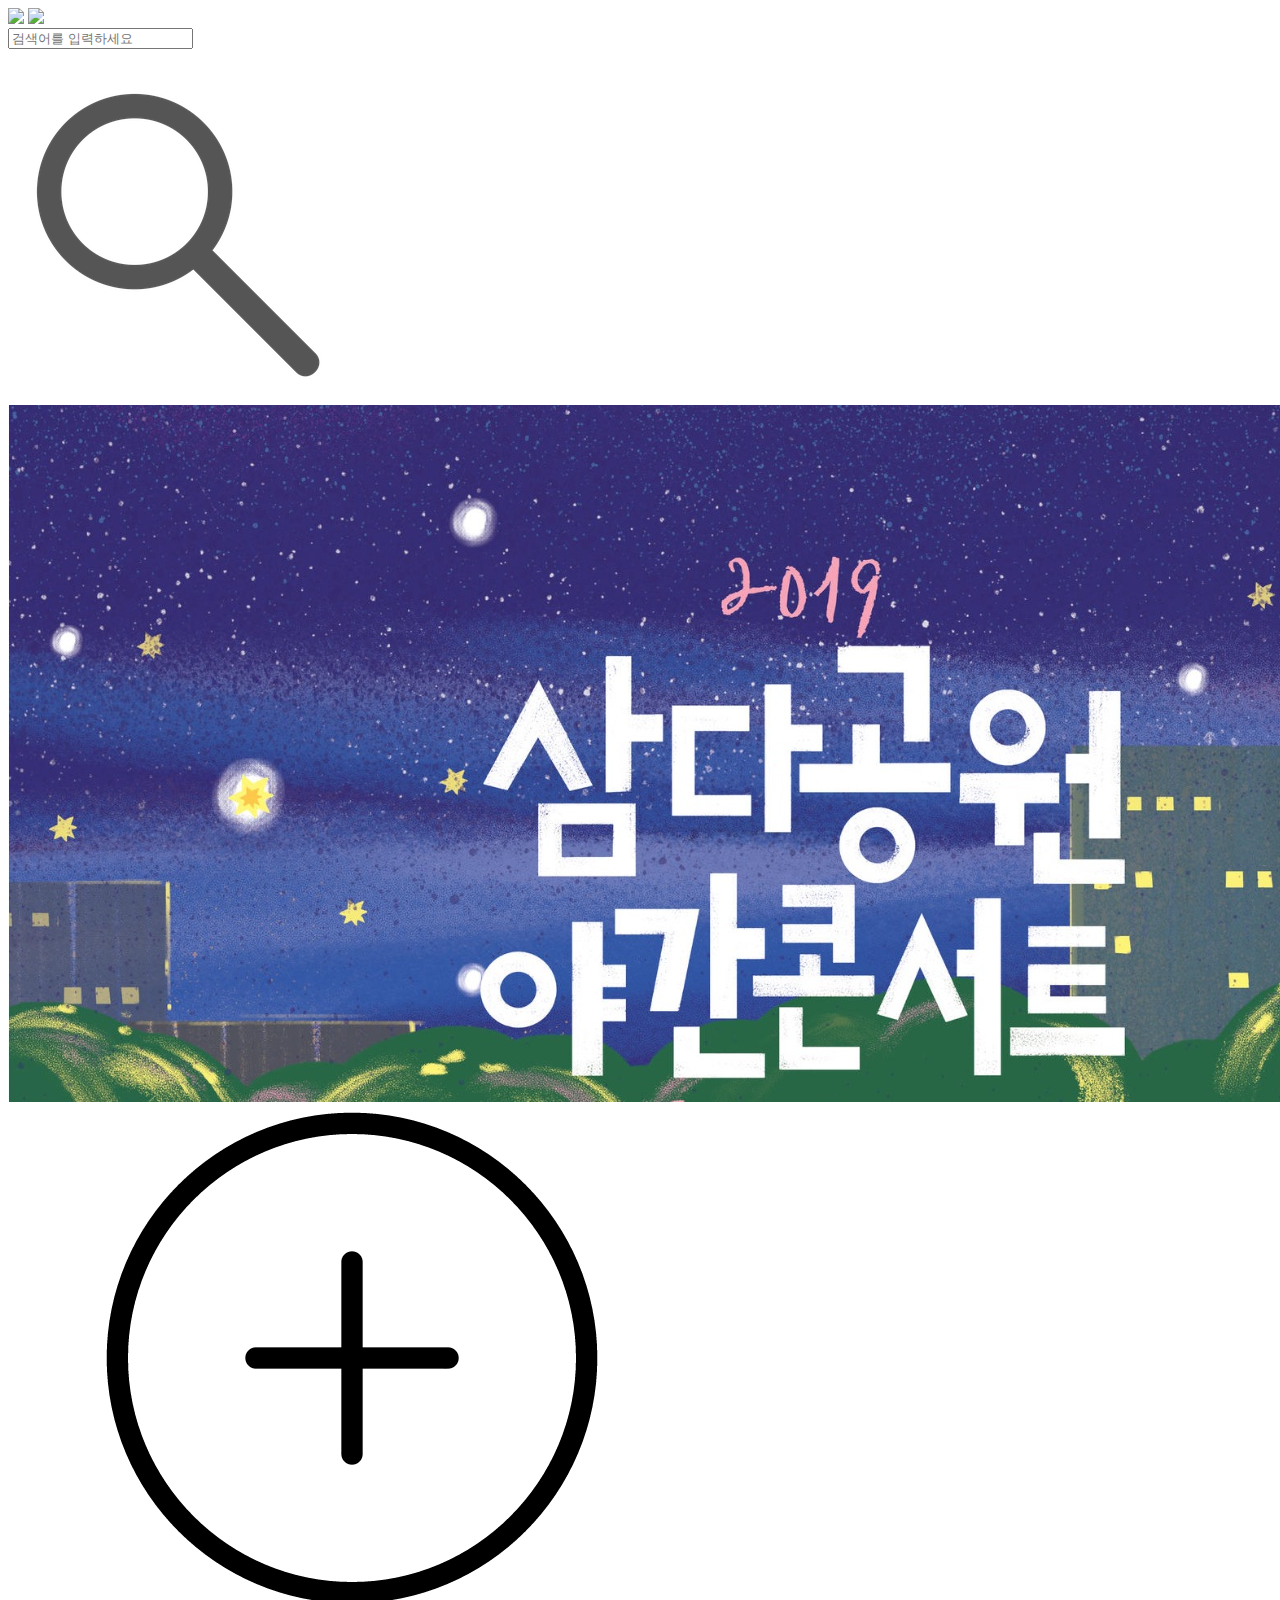
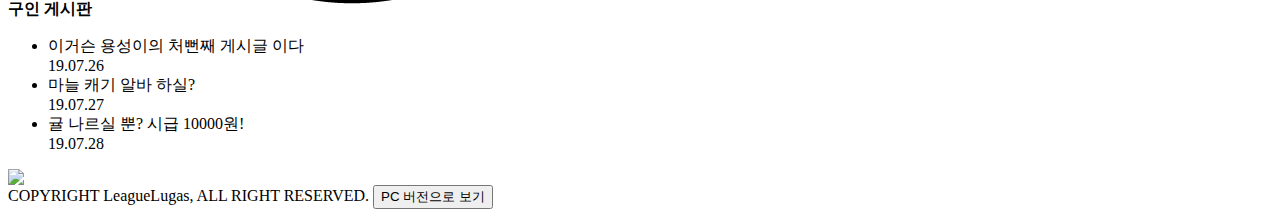
==== web/html/index.html @ 9e37ad16 "메인 헤더 수정" ====
<html>
<head>
	<title>Jeju</title>
	<meta http-equiv="Content-Type" content="text/html; charset=utf-8" />
	<link rel="stylesheet" type="text/css", href="/css/mobile.css">
	<link rel="stylesheet" type="text/css", href="/css/common.css">
	<script type="text/javascript" src="/js/common.js"></script>
</head>
<body>
<header id="main_header">
	<div id="main_header_menu">
		<img id="main_header_menu_btn" src="/imgs/main_menu_btn.png">
		<img id="main_header_menu_logo" src="/imgs/logo.png" />
	</div>
	<div id="main_header_search">
			<span id="main_header_search_span">
				<form id="main_header_search_form">
					<input id="main_header_search_text" type="text" name="search" placeholder="검색어를 입력하세요" />
				</form>
				<div id="main_header_search_icon">
					<img src="imgs/lenz.png" />
				</div>
			</span>
	</div>
	<div id="header_sidebar">
		
	</div>
	<div id="header_sidebar_blank"></div>
</header>

<main id="main">
	<div id="main_head">
		<img src="imgs/banner_1.png" />
	</div>
	<div id="main_content">
		<article>
			<div id="main_content_header">
				<span><strong>구인 게시판</strong></span>
				<img src="imgs/plus_icon.png" />
			</div>
			<div id="main_content_content">
				<ul>
					<li>
						<div class="main_content_title">이거슨 용성이의 처뻔째 게시글 이다</div>
						<div class="main_content_date">19.07.26</div>
					</li>
					<li>
						<div class="main_content_title">마늘 캐기 알바 하실?</div>
						<div class="main_content_date">19.07.27</div>
					</li>
					<li>
						<div class="main_content_title">귤 나르실 뿐? 시급 10000원!</div>
						<div class="main_content_date">19.07.28</div>
					</li>
				</ul>
			</div>
		</article>
	</div>
</main>

<footer>
	<div><img src="/imgs/logo.png" /></div>
	<span>COPYRIGHT LeagueLugas, ALL RIGHT RESERVED.</span>
	<button id="change_device">PC 버전으로 보기</button>
</footer>
</body>
</html>
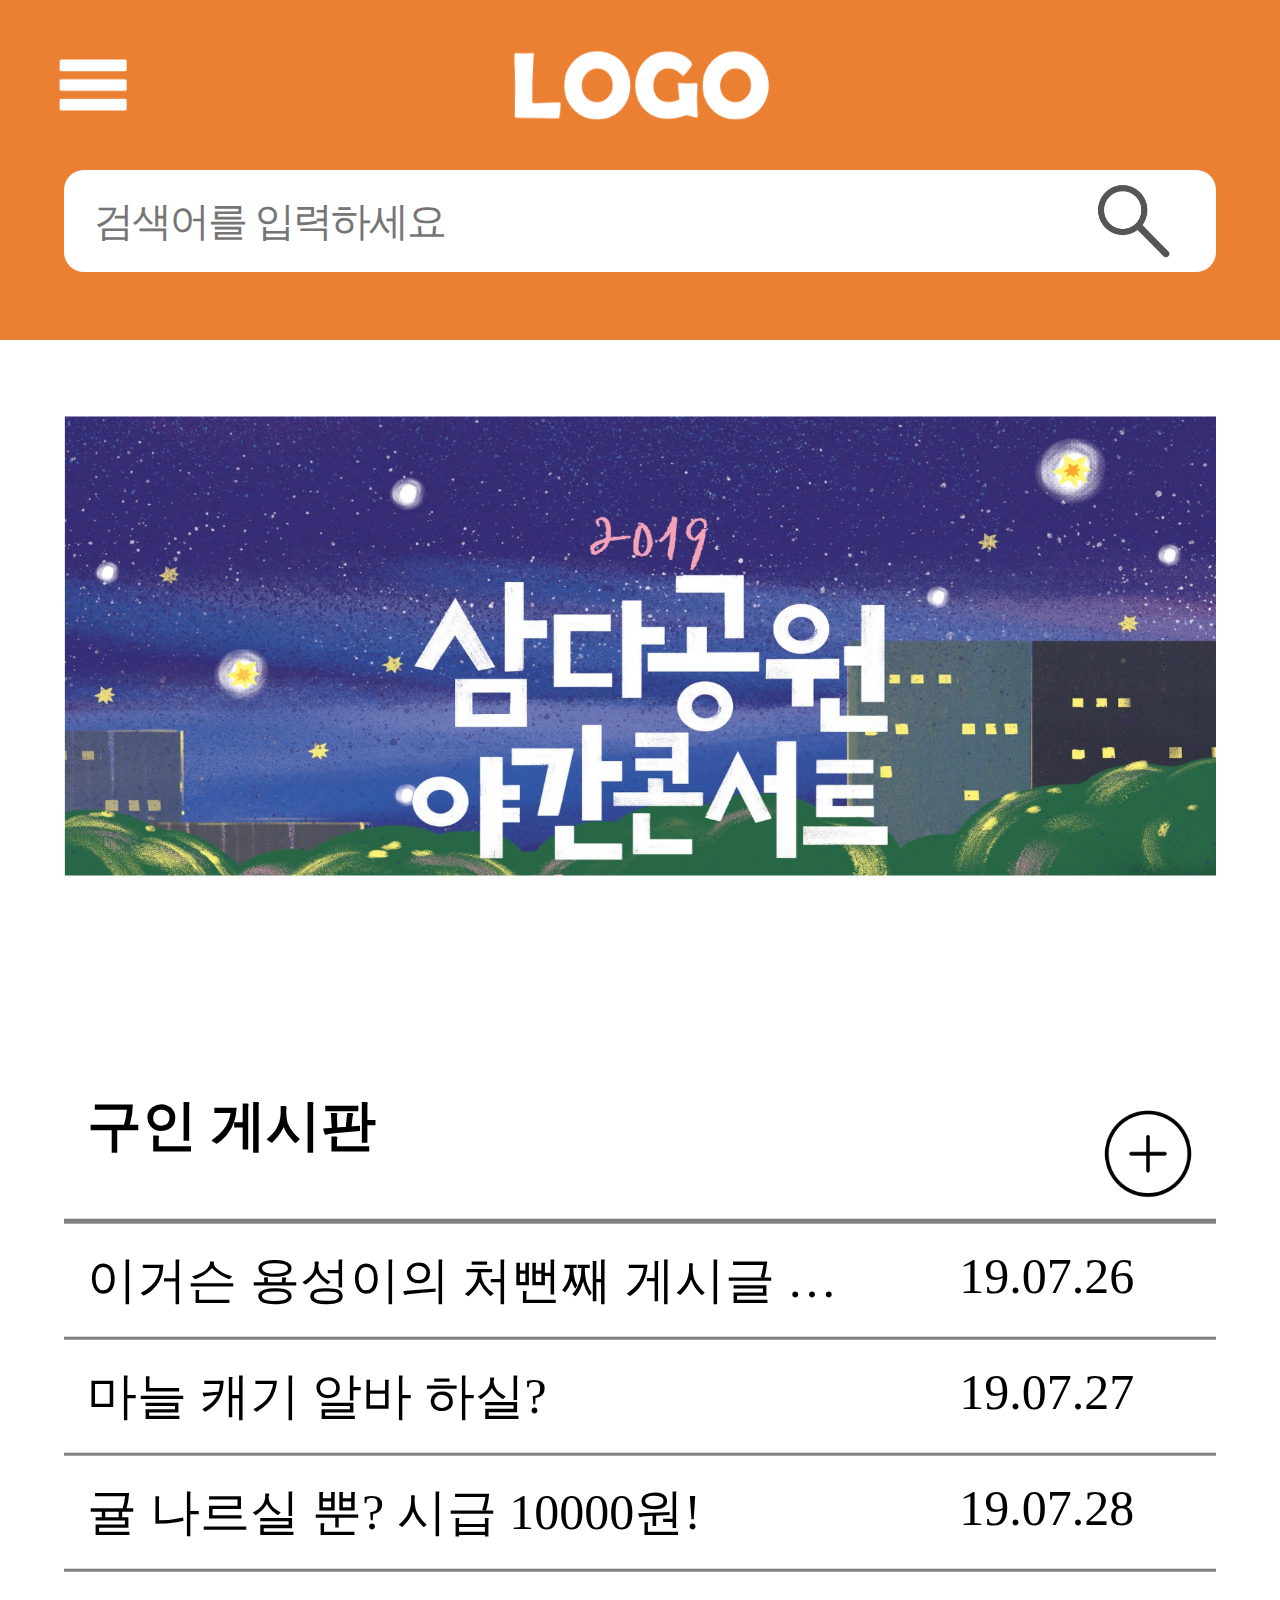
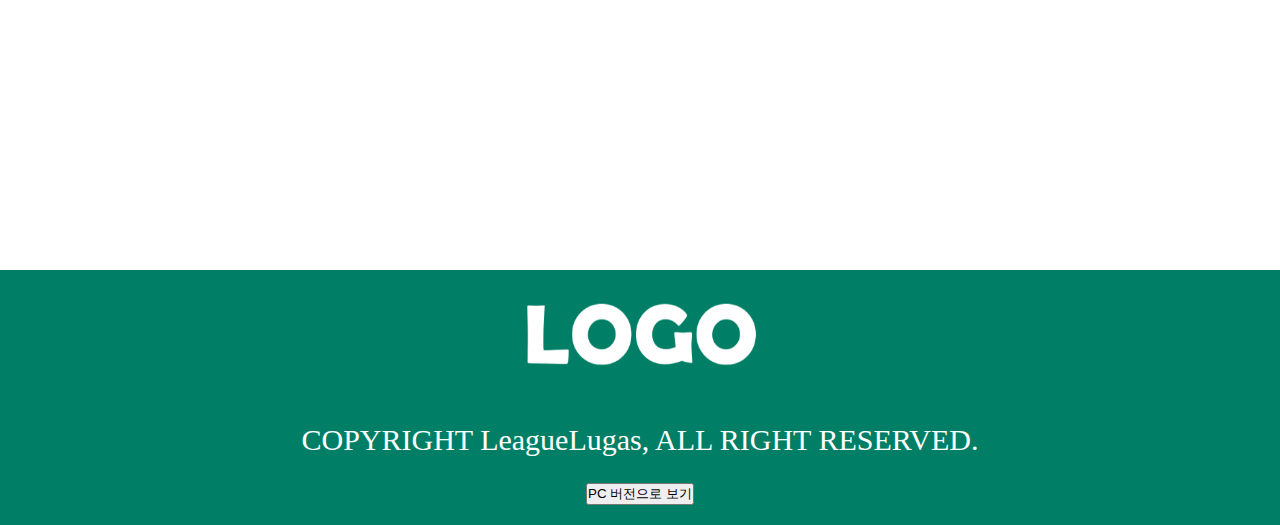
==== commit 305b364d: "[메인]경로 ./ 추가" ====
--- a/web/html/index.html
+++ b/web/html/index.html
@@ -2,15 +2,15 @@
 <head>
 	<title>Jeju</title>
 	<meta http-equiv="Content-Type" content="text/html; charset=utf-8" />
-	<link rel="stylesheet" type="text/css", href="/css/mobile.css">
-	<link rel="stylesheet" type="text/css", href="/css/common.css">
-	<script type="text/javascript" src="/js/common.js"></script>
+	<link rel="stylesheet" type="text/css", href="./css/mobile.css">
+	<link rel="stylesheet" type="text/css", href="./css/common.css">
+	<script type="text/javascript" src="./js/common.js"></script>
 </head>
 <body>
 <header id="main_header">
 	<div id="main_header_menu">
-		<img id="main_header_menu_btn" src="/imgs/main_menu_btn.png">
-		<img id="main_header_menu_logo" src="/imgs/logo.png" />
+		<img id="main_header_menu_btn" src="./imgs/main_menu_btn.png">
+		<img id="main_header_menu_logo" src="./imgs/logo.png" />
 	</div>
 	<div id="main_header_search">
 			<span id="main_header_search_span">
@@ -18,7 +18,7 @@
 					<input id="main_header_search_text" type="text" name="search" placeholder="검색어를 입력하세요" />
 				</form>
 				<div id="main_header_search_icon">
-					<img src="imgs/lenz.png" />
+					<img src="./imgs/lenz.png" />
 				</div>
 			</span>
 	</div>
@@ -30,13 +30,13 @@
 
 <main id="main">
 	<div id="main_head">
-		<img src="imgs/banner_1.png" />
+		<img src="./imgs/banner_1.png" />
 	</div>
 	<div id="main_content">
 		<article>
 			<div id="main_content_header">
 				<span><strong>구인 게시판</strong></span>
-				<img src="imgs/plus_icon.png" />
+				<img src="./imgs/plus_icon.png" />
 			</div>
 			<div id="main_content_content">
 				<ul>
@@ -59,7 +59,7 @@
 </main>
 
 <footer>
-	<div><img src="/imgs/logo.png" /></div>
+	<div><img src="./imgs/logo.png" /></div>
 	<span>COPYRIGHT LeagueLugas, ALL RIGHT RESERVED.</span>
 	<button id="change_device">PC 버전으로 보기</button>
 </footer>
--- a/web/html/css/mobile.css
+++ b/web/html/css/mobile.css
@@ -0,0 +1,90 @@
+﻿#main {
+	height: 90%;
+	width: 100%;
+}
+#main_head {
+	background-color: #FFFFFF;
+	display: flex;
+	justify-content: center;
+	width: 100%;
+	height: 40%;
+}
+#main_head img {
+	position: relative;
+	height: 75%;
+	width: 90%;
+	top: 50%;
+	transform: translate(0, -50%);
+}
+#main_content {
+	display: flex;
+	justify-content: center;
+	height: 60%;
+	width: 100%;
+}
+#main_content article {
+	position: relative;
+	height: 70%;
+	width: 90%;
+	top: 50%;
+	transform: translate(0, -50%);
+}
+#main_content_header {
+	display: flex;
+	height: 20%;
+	width: 100%;
+	border-bottom: 5px solid #808080;
+}
+#main_content_header span {
+	display: table;
+	position: relative;
+	width: 100%;
+	top: 50%;
+	margin-left: 2%;
+	transform: translate(0, -50%);
+	font-size: 55px;
+}
+#main_content_header img {
+	position: relative;
+	float: right;
+	height: 70%;
+	top: 50%;
+	transform: translate(0, -50%);
+	margin-right: 2%;
+}
+#main_content_content {
+	height: 80%;
+	width: 100%;
+
+}
+#main_content_content ul {
+	height: 100%;
+	width: 100%;
+	list-style: none;
+}
+#main_content_content ul li {
+	display: flex;
+	font-size: 50px;
+	padding: 2% 0 2% 0;
+	border-bottom: 3px solid #808080;
+}
+#main_content_content ul li .main_content_title {
+	width: 70%;
+	padding-left: 2%;
+	white-space: nowrap;
+	overflow: hidden;
+	text-overflow: ellipsis;
+}
+#main_content_content ul li .main_content_date {
+	width: 30%;
+	text-align: center;
+}
+
+/*로그인 메인*/
+.explain {
+	height: 400px;
+	background-color: rebeccapurple;
+	text-align: center;
+	line-height: 400px;
+}
+/*로그인 메인*/--- a/web/html/css/common.css
+++ b/web/html/css/common.css
@@ -0,0 +1,137 @@
+/*	사이트 기본 CSS - 변경금지	*/
+* {
+	margin: 0;
+	padding: 0;
+}
+body {
+	position: absolute;
+	height: 1700px;
+	width: 100%;
+}
+
+/*	헤더 CSS 변경금지	*/
+#main_header {
+	background-color: #EC8032;
+	height: 20%;
+	width: 100%;
+}
+#main_header_menu {
+	height: 50%;
+}
+#main_header_search {
+	display: flex;
+	justify-content: center;
+	height: 50%;
+	width: 100%;
+}
+#main_header_search_span {
+	display: flex;
+	height: 60%;
+	width: 90%;
+	transition: 0.5s;
+	background-color: #FFFFFF;
+	border-radius: 20px;
+}
+#main_header_search_form {
+	position: relative;
+	height: 99%;
+	width: 90%;
+	top: 1%;
+}
+#main_header_search_form input {
+	position: relative;
+	height: 100%;
+	width: 100%;
+	font-size: 40px;
+	border: 0;
+	letter-spacing: -0.05em;
+	left: 30px;
+}
+#main_header_search_form input:focus {
+	outline: none;
+}
+#main_header_search_icon {
+	height: 100%;
+	width: 15%;
+}
+#main_header_search_icon img {
+	position: relative;
+	top: 50%;
+	left: 50%;
+	transform: translate(-50%, -50%);
+	height: 85%;
+}
+#main_header_menu_btn {
+	position: absolute;
+	height: 3%;
+	top: 5%;
+	left: 2%;
+	transform: translate(50%, -50%);
+}
+#main_header_menu_logo {
+	position: relative;
+	height: 50%;
+	top: 50%;
+	left: 50%;
+	transform: translate(-50%, -50%);
+}
+#header {
+	height: 30%;
+	width: 100%;
+	background-color: #ffa74e;
+}
+#header_menu {
+	height: 33.3%;
+	background-color: #FFFFFF;
+}
+#header_menu span {
+	display: table;
+	position: relative;
+	top: 50%;
+	left: 50%;
+	transform: translate(-50%, -50%);
+	font-size: 60px;
+}
+#header_sidebar {
+	position: fixed;
+	height: 103vh;
+	width: 60vw;
+	z-index: 2;
+	transform: translate(-60vw, -20%);
+	transition: .5s;
+	background-color: #ff6b00;
+}
+#header_sidebar_blank {
+	display: none;
+	position: fixed;
+	height: 103vh;
+	width: 100vw;
+	z-index: 1;
+	background-color: #000000b8;
+	transform: translate(0, -20%);
+	transition: .5s;
+}
+
+/*	하단 CSS 변경금지	*/
+footer {
+	display: block;
+	height: 15%;
+	width: 100%;
+	text-align: center;
+	background-color: #007f66;
+}
+footer div {
+	height: 30%;
+	width: 100%;
+	padding: 2% 0 2% 0;
+}
+footer div img {
+	height: 100%;
+}
+footer span {
+	display: flex;
+	justify-content: center;
+	margin: 2% 0 2% 0;
+	color: #FFFFFF;
+	font-size: 30px;
+}